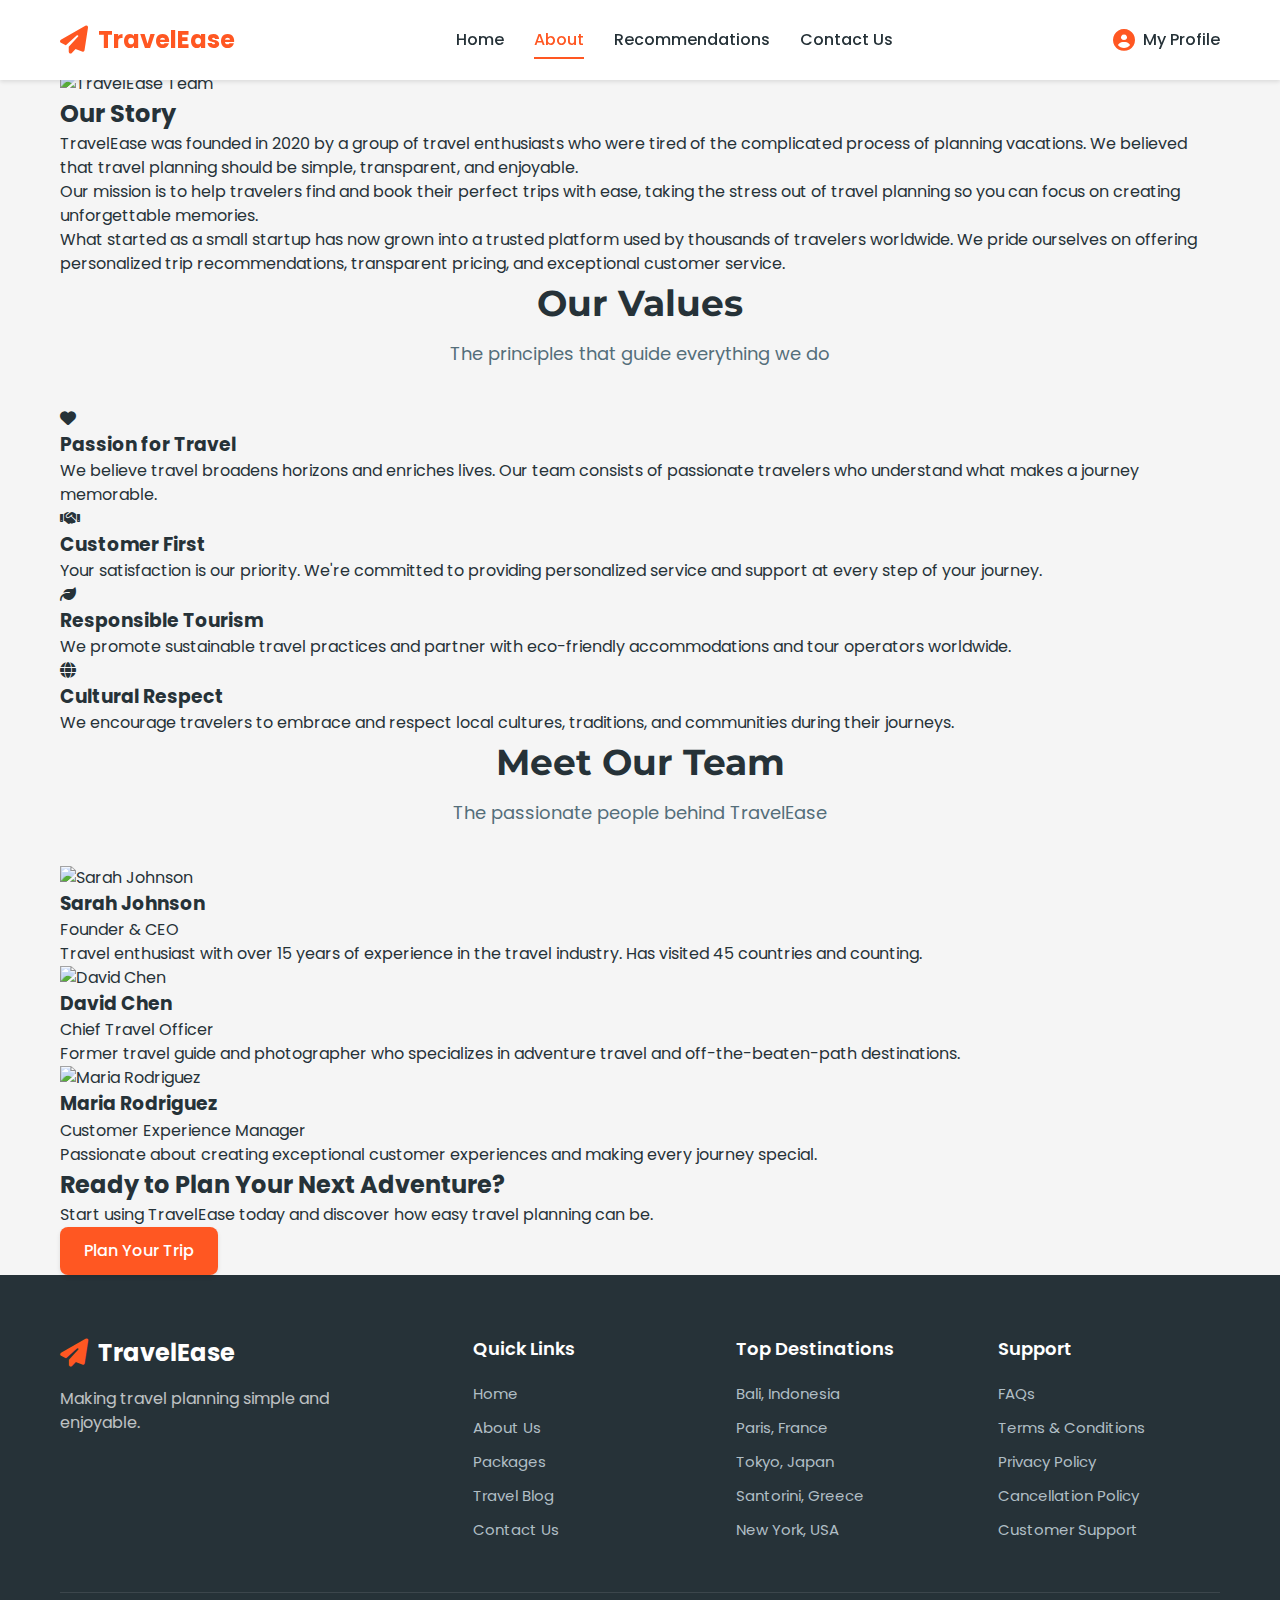
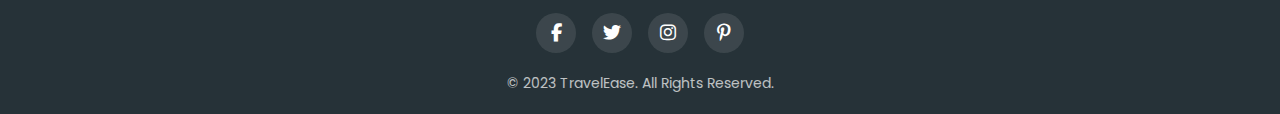
==== about.html @ 9de69b49 "Add files via upload" ====
<!DOCTYPE html>
<html lang="en">
<head>
    <meta charset="UTF-8">
    <meta name="viewport" content="width=device-width, initial-scale=1.0">
    <title>About Us - TravelEase</title>
    <link rel="stylesheet" href="https://cdnjs.cloudflare.com/ajax/libs/font-awesome/6.4.0/css/all.min.css">
    <link href="https://fonts.googleapis.com/css2?family=Poppins:wght@300;400;500;600;700&family=Montserrat:wght@400;500;600;700&display=swap" rel="stylesheet">
    <link rel="stylesheet" href="css/style.css">
</head>
<body>
    <header class="header">
        <div class="container">
            <div class="header-content">
                <div class="logo">
                    <a href="index.html">
                        <i class="fas fa-paper-plane"></i>
                        <span>TravelEase</span>
                    </a>
                </div>
                <nav class="nav-menu">
                    <ul>
                        <li><a href="index.html">Home</a></li>
                        <li><a href="about.html" class="active">About</a></li>
                        <li><a href="recommendations.html">Recommendations</a></li>
                        <li><a href="contact.html">Contact Us</a></li>
                    </ul>
                </nav>
                <div class="user-actions">
                    <a href="profile.html" class="profile-link">
                        <i class="fas fa-user-circle"></i>
                        <span>My Profile</span>
                    </a>
                </div>
                <div class="mobile-menu-btn">
                    <i class="fas fa-bars"></i>
                </div>
            </div>
        </div>
    </header>

    <section class="page-banner" style="background-color: var(--primary-color);">
        <div class="container">
            <div class="banner-content">
                <h1>About Us</h1>
                <p>Learn more about TravelEase and our mission</p>
            </div>
        </div>
    </section>

    <section class="about-section">
        <div class="container">
            <div class="about-content">
                <div class="about-image">
                    <img src="images/about-team.jpg" alt="TravelEase Team">
                </div>
                <div class="about-text">
                    <h2>Our Story</h2>
                    <p>TravelEase was founded in 2020 by a group of travel enthusiasts who were tired of the complicated process of planning vacations. We believed that travel planning should be simple, transparent, and enjoyable.</p>
                    <p>Our mission is to help travelers find and book their perfect trips with ease, taking the stress out of travel planning so you can focus on creating unforgettable memories.</p>
                    <p>What started as a small startup has now grown into a trusted platform used by thousands of travelers worldwide. We pride ourselves on offering personalized trip recommendations, transparent pricing, and exceptional customer service.</p>
                </div>
            </div>
        </div>
    </section>

    <section class="values-section">
        <div class="container">
            <div class="section-header">
                <h2>Our Values</h2>
                <p>The principles that guide everything we do</p>
            </div>
            <div class="values-grid">
                <div class="value-card">
                    <div class="value-icon">
                        <i class="fas fa-heart"></i>
                    </div>
                    <h3>Passion for Travel</h3>
                    <p>We believe travel broadens horizons and enriches lives. Our team consists of passionate travelers who understand what makes a journey memorable.</p>
                </div>
                <div class="value-card">
                    <div class="value-icon">
                        <i class="fas fa-handshake"></i>
                    </div>
                    <h3>Customer First</h3>
                    <p>Your satisfaction is our priority. We're committed to providing personalized service and support at every step of your journey.</p>
                </div>
                <div class="value-card">
                    <div class="value-icon">
                        <i class="fas fa-leaf"></i>
                    </div>
                    <h3>Responsible Tourism</h3>
                    <p>We promote sustainable travel practices and partner with eco-friendly accommodations and tour operators worldwide.</p>
                </div>
                <div class="value-card">
                    <div class="value-icon">
                        <i class="fas fa-globe"></i>
                    </div>
                    <h3>Cultural Respect</h3>
                    <p>We encourage travelers to embrace and respect local cultures, traditions, and communities during their journeys.</p>
                </div>
            </div>
        </div>
    </section>

    <section class="team-section">
        <div class="container">
            <div class="section-header">
                <h2>Meet Our Team</h2>
                <p>The passionate people behind TravelEase</p>
            </div>
            <div class="team-grid">
                <div class="team-member">
                    <div class="member-image">
                        <img src="images/team-1.jpg" alt="Sarah Johnson">
                    </div>
                    <h3>Sarah Johnson</h3>
                    <p class="member-role">Founder & CEO</p>
                    <p class="member-bio">Travel enthusiast with over 15 years of experience in the travel industry. Has visited 45 countries and counting.</p>
                </div>
                <div class="team-member">
                    <div class="member-image">
                        <img src="images/team-2.jpg" alt="David Chen">
                    </div>
                    <h3>David Chen</h3>
                    <p class="member-role">Chief Travel Officer</p>
                    <p class="member-bio">Former travel guide and photographer who specializes in adventure travel and off-the-beaten-path destinations.</p>
                </div>
                <div class="team-member">
                    <div class="member-image">
                        <img src="images/team-3.jpg" alt="Maria Rodriguez">
                    </div>
                    <h3>Maria Rodriguez</h3>
                    <p class="member-role">Customer Experience Manager</p>
                    <p class="member-bio">Passionate about creating exceptional customer experiences and making every journey special.</p>
                </div>
            </div>
        </div>
    </section>

    <section class="cta-section">
        <div class="container">
            <div class="cta-content">
                <h2>Ready to Plan Your Next Adventure?</h2>
                <p>Start using TravelEase today and discover how easy travel planning can be.</p>
                <a href="index.html#planner" class="btn btn-primary">Plan Your Trip</a>
            </div>
        </div>
    </section>

    <footer class="footer">
        <div class="container">
            <div class="footer-content">
                <div class="footer-logo">
                    <a href="index.html">
                        <i class="fas fa-paper-plane"></i>
                        <span>TravelEase</span>
                    </a>
                    <p>Making travel planning simple and enjoyable.</p>
                </div>
                <div class="footer-links">
                    <div class="footer-column">
                        <h3>Quick Links</h3>
                        <ul>
                            <li><a href="index.html">Home</a></li>
                            <li><a href="about.html">About Us</a></li>
                            <li><a href="packages.html">Packages</a></li>
                            <li><a href="blog.html">Travel Blog</a></li>
                            <li><a href="contact.html">Contact Us</a></li>
                        </ul>
                    </div>
                    <div class="footer-column">
                        <h3>Top Destinations</h3>
                        <ul>
                            <li><a href="#">Bali, Indonesia</a></li>
                            <li><a href="#">Paris, France</a></li>
                            <li><a href="#">Tokyo, Japan</a></li>
                            <li><a href="#">Santorini, Greece</a></li>
                            <li><a href="#">New York, USA</a></li>
                        </ul>
                    </div>
                    <div class="footer-column">
                        <h3>Support</h3>
                        <ul>
                            <li><a href="#">FAQs</a></li>
                            <li><a href="#">Terms & Conditions</a></li>
                            <li><a href="#">Privacy Policy</a></li>
                            <li><a href="#">Cancellation Policy</a></li>
                            <li><a href="#">Customer Support</a></li>
                        </ul>
                    </div>
                </div>
            </div>
            <div class="footer-bottom">
                <div class="social-icons">
                    <a href="#"><i class="fab fa-facebook-f"></i></a>
                    <a href="#"><i class="fab fa-twitter"></i></a>
                    <a href="#"><i class="fab fa-instagram"></i></a>
                    <a href="#"><i class="fab fa-pinterest-p"></i></a>
                </div>
                <p class="copyright">© 2023 TravelEase. All Rights Reserved.</p>
            </div>
        </div>
    </footer>

    <a href="#" class="back-to-top">
        <i class="fas fa-chevron-up"></i>
    </a>

    <script src="js/script.js"></script>
</body>
</html>
---- css/style.css ----
:root {
    --primary-color: #ff5722;
    --primary-dark: #e64a19;
    --primary-light: #ffccbc;
    --secondary-color: #2196f3;
    --secondary-dark: #1976d2;
    --secondary-light: #bbdefb;
    --accent-color: #ffc107;
    --text-dark: #263238;
    --text-medium: #546e7a;
    --text-light: #b0bec5;
    --white: #ffffff;
    --light-bg: #f5f5f5;
    --dark-bg: #263238;
    --border-color: #e0e0e0;
    --success: #4caf50;
    --error: #f44336;
    --warning: #ff9800;
    --shadow-sm: 0 2px 4px rgba(0, 0, 0, 0.1);
    --shadow-md: 0 4px 8px rgba(0, 0, 0, 0.12);
    --shadow-lg: 0 8px 16px rgba(0, 0, 0, 0.15);
    --transition: all 0.3s ease;
    --radius-sm: 4px;
    --radius-md: 8px;
    --radius-lg: 16px;
}

* {
    margin: 0;
    padding: 0;
    box-sizing: border-box;
}

html {
    font-size: 62.5%;
    scroll-behavior: smooth;
}

body {
    font-family: 'Poppins', sans-serif;
    font-size: 1.6rem;
    line-height: 1.5;
    color: var(--text-dark);
    background-color: var(--light-bg);
}

a {
    text-decoration: none;
    color: inherit;
    transition: var(--transition);
}

ul {
    list-style: none;
}

img {
    max-width: 100%;
    height: auto;
    display: block;
}

button, input, select, textarea {
    font-family: inherit;
    font-size: inherit;
    outline: none;
    border: none;
    background: none;
}

button {
    cursor: pointer;
}

.container {
    width: 100%;
    max-width: 1200px;
    margin: 0 auto;
    padding: 0 2rem;
}

.section-header {
    text-align: center;
    margin-bottom: 4rem;
}

.section-header h2 {
    font-size: 3.6rem;
    font-weight: 700;
    color: var(--text-dark);
    margin-bottom: 1rem;
    font-family: 'Montserrat', sans-serif;
}

.section-header p {
    font-size: 1.8rem;
    color: var(--text-medium);
    max-width: 600px;
    margin: 0 auto;
}

.btn {
    display: inline-flex;
    align-items: center;
    justify-content: center;
    padding: 1.2rem 2.4rem;
    font-size: 1.6rem;
    font-weight: 500;
    border-radius: var(--radius-md);
    transition: var(--transition);
    text-align: center;
}

.btn i {
    margin-right: 0.8rem;
}

.btn-primary {
    background-color: var(--primary-color);
    color: var(--white);
    box-shadow: var(--shadow-sm);
}

.btn-primary:hover {
    background-color: var(--primary-dark);
    box-shadow: var(--shadow-md);
    transform: translateY(-2px);
}

.btn-outline {
    border: 2px solid var(--primary-color);
    color: var(--primary-color);
    background-color: transparent;
}

.btn-outline:hover {
    background-color: var(--primary-color);
    color: var(--white);
}

.btn-search {
    background: linear-gradient(to right, var(--primary-color), var(--primary-dark));
    color: var(--white);
    border-radius: var(--radius-md);
    padding: 1.5rem 2.8rem;
    font-size: 1.7rem;
    box-shadow: var(--shadow-md);
}

.btn-search:hover {
    transform: translateY(-3px);
    box-shadow: var(--shadow-lg);
}

.header {
    background-color: var(--white);
    box-shadow: var(--shadow-sm);
    position: fixed;
    top: 0;
    left: 0;
    width: 100%;
    z-index: 1000;
    transition: var(--transition);
}

.header-content {
    display: flex;
    align-items: center;
    justify-content: space-between;
    height: 8rem;
}

.logo a {
    display: flex;
    align-items: center;
    font-size: 2.4rem;
    font-weight: 700;
    color: var(--primary-color);
}

.logo i {
    font-size: 2.8rem;
    margin-right: 1rem;
}

.nav-menu ul {
    display: flex;
}

.nav-menu li {
    margin: 0 1.5rem;
}

.nav-menu a {
    font-size: 1.6rem;
    font-weight: 500;
    color: var(--text-dark);
    padding: 0.8rem 0;
    position: relative;
}

.nav-menu a::after {
    content: '';
    position: absolute;
    left: 0;
    bottom: 0;
    width: 0;
    height: 2px;
    background-color: var(--primary-color);
    transition: var(--transition);
}

.nav-menu a:hover,
.nav-menu a.active {
    color: var(--primary-color);
}

.nav-menu a:hover::after,
.nav-menu a.active::after {
    width: 100%;
}

.user-actions {
    display: flex;
    align-items: center;
}

.profile-link {
    display: flex;
    align-items: center;
    font-weight: 500;
    color: var(--text-dark);
}

.profile-link i {
    font-size: 2.2rem;
    margin-right: 0.8rem;
    color: var(--primary-color);
}

.mobile-menu-btn {
    display: none;
    font-size: 2.4rem;
    color: var(--text-dark);
}

.hero-carousel {
    height: 100vh;
    position: relative;
    overflow: hidden;
    margin-top: 8rem;
}

.carousel-container {
    height: 100%;
    position: relative;
}

.carousel-slides {
    height: 100%;
    width: 100%;
}

.carousel-slide {
    position: absolute;
    top: 0;
    left: 0;
    width: 100%;
    height: 100%;
    opacity: 0;
    transition: opacity 1s ease-in-out;
}

.carousel-slide.active {
    opacity: 1;
}

.carousel-slide img {
    width: 100%;
    height: 100%;
    object-fit: cover;
}

.overlay {
    position: absolute;
    top: 0;
    left: 0;
    width: 100%;
    height: 100%;
    background: linear-gradient(rgba(0, 0, 0, 0.3), rgba(0, 0, 0, 0.5));
}

.carousel-content {
    position: absolute;
    top: 50%;
    left: 50%;
    transform: translate(-50%, -50%);
    text-align: center;
    color: var(--white);
    width: 90%;
    max-width: 800px;
    z-index: 10;
}

.site-title {
    font-size: 6rem;
    font-weight: 700;
    margin-bottom: 1.6rem;
    font-family: 'Montserrat', sans-serif;
    text-shadow: 2px 2px 4px rgba(0, 0, 0, 0.3);
    animation: fadeIn 1s ease-in-out;
}

.tagline {
    font-size: 2.4rem;
    margin-bottom: 3.2rem;
    text-shadow: 1px 1px 2px rgba(0, 0, 0, 0.3);
    animation: fadeIn 1s ease-in-out 0.5s both;
}

.carousel-controls {
    position: absolute;
    bottom: 3rem;
    left: 50%;
    transform: translateX(-50%);
    display: flex;
    align-items: center;
    z-index: 10;
}

.carousel-prev,
.carousel-next {
    width: 5rem;
    height: 5rem;
    background-color: rgba(255, 255, 255, 0.2);
    border-radius: 50%;
    display: flex;
    align-items: center;
    justify-content: center;
    font-size: 2rem;
    color: var(--white);
    transition: var(--transition);
    backdrop-filter: blur(5px);
    margin: 0 1rem;
}

.carousel-prev:hover,
.carousel-next:hover {
    background-color: rgba(255, 255, 255, 0.4);
}

.carousel-dots {
    display: flex;
    align-items: center;
    justify-content: center;
}

.dot {
    width: 1.2rem;
    height: 1.2rem;
    border-radius: 50%;
    background-color: rgba(255, 255, 255, 0.4);
    margin: 0 0.6rem;
    cursor: pointer;
    transition: var(--transition);
}

.dot.active {
    background-color: var(--white);
    transform: scale(1.2);
}

.trip-planner {
    padding: 8rem 0;
    background-color: var(--white);
}

.planner-form-container {
    max-width: 900px;
    margin: 0 auto;
    background: var(--white);
    border-radius: var(--radius-lg);
    box-shadow: var(--shadow-lg);
    overflow: hidden;
    transition: var(--transition);
}

.planner-form {
    padding: 3.2rem;
}

.form-group {
    margin-bottom: 2.4rem;
}

.form-row {
    display: grid;
    grid-template-columns: 1fr 1fr;
    gap: 2rem;
    margin-bottom: 2.4rem;
}

.form-group label {
    display: block;
    font-size: 1.6rem;
    font-weight: 500;
    margin-bottom: 0.8rem;
    color: var(--text-dark);
}

.form-group label i {
    margin-right: 0.8rem;
    color: var(--primary-color);
}

.form-group input,
.form-group select {
    width: 100%;
    padding: 1.2rem 1.6rem;
    font-size: 1.6rem;
    border: 1px solid var(--border-color);
    border-radius: var(--radius-md);
    background-color: var(--white);
    transition: var(--transition);
}

.form-group input:focus,
.form-group select:focus {
    border-color: var(--primary-color);
    box-shadow: 0 0 0 2px var(--primary-light);
}

.popular-packages {
    padding: 8rem 0;
    background-color: var(--light-bg);
}

.packages-container {
    display: grid;
    grid-template-columns: repeat(auto-fill, minmax(350px, 1fr));
    gap: 3rem;
}

.package {
    background-color: var(--white);
    border-radius: var(--radius-lg);
    overflow: hidden;
    box-shadow: var(--shadow-sm);
    transition: var(--transition);
    opacity: 0;
    transform: translateY(20px);
    animation: fadeIn 0.5s ease-in-out forwards;
}

.package:hover {
    transform: translateY(-10px);
    box-shadow: var(--shadow-lg);
}

.package-img {
    position: relative;
    height: 200px;
    overflow: hidden;
}

.package-img img {
    width: 100%;
    height: 100%;
    object-fit: cover;
    transition: transform 0.5s ease;
}

.package:hover .package-img img {
    transform: scale(1.1);
}

.package-price {
    position: absolute;
    top: 2rem;
    right: 2rem;
    background-color: var(--primary-color);
    color: var(--white);
    padding: 0.8rem 1.6rem;
    font-size: 1.8rem;
    font-weight: 600;
    border-radius: var(--radius-md);
    box-shadow: var(--shadow-sm);
}

.package-content {
    padding: 2.4rem;
}

.package-content h3 {
    font-size: 2.2rem;
    font-weight: 600;
    margin-bottom: 1.2rem;
    color: var(--text-dark);
}

.package-rating {
    display: flex;
    align-items: center;
    margin-bottom: 1.6rem;
    font-size: 1.4rem;
}

.package-rating i {
    color: var(--accent-color);
    margin-right: 0.2rem;
}

.package-rating span {
    margin-left: 0.8rem;
    color: var(--text-medium);
}

.package-content p {
    color: var(--text-medium);
    margin-bottom: 1.6rem;
    font-size: 1.5rem;
}

.package-features {
    display: flex;
    flex-wrap: wrap;
    margin-bottom: 2rem;
}

.package-features span {
    font-size: 1.4rem;
    color: var(--text-medium);
    margin-right: 1.6rem;
    margin-bottom: 0.8rem;
    display: flex;
    align-items: center;
}

.package-features i {
    color: var(--primary-color);
    margin-right: 0.6rem;
}

.testimonials {
    padding: 8rem 0;
    background-color: var(--white);
}

.testimonials-slider {
    max-width: 800px;
    margin: 0 auto;
}

.testimonial {
    display: flex;
    align-items: center;
    background-color: var(--light-bg);
    border-radius: var(--radius-lg);
    padding: 4rem;
    box-shadow: var(--shadow-sm);
}

.testimonial-image {
    width: 10rem;
    height: 10rem;
    border-radius: 50%;
    overflow: hidden;
    margin-right: 3rem;
    flex-shrink: 0;
}

.testimonial-content {
    flex: 1;
}

.testimonial-rating {
    display: flex;
    align-items: center;
    margin-bottom: 1.2rem;
}

.testimonial-rating i {
    color: var(--accent-color);
    margin-right: 0.2rem;
}

.testimonial-content p {
    font-size: 1.8rem;
    font-style: italic;
    color: var(--text-dark);
    margin-bottom: 1.6rem;
    line-height: 1.6;
}

.testimonial-content h4 {
    font-size: 1.8rem;
    font-weight: 600;
    color: var(--text-dark);
    margin-bottom: 0.4rem;
}

.testimonial-content span {
    font-size: 1.4rem;
    color: var(--text-medium);
}

.newsletter {
    padding: 6rem 0;
    background: linear-gradient(to right, var(--primary-color), var(--primary-dark));
    color: var(--white);
}

.newsletter-content {
    text-align: center;
    max-width: 800px;
    margin: 0 auto;
}

.newsletter-content h2 {
    font-size: 3.2rem;
    font-weight: 700;
    margin-bottom: 1.2rem;
}

.newsletter-content p {
    font-size: 1.8rem;
    margin-bottom: 3.2rem;
    opacity: 0.9;
}

.newsletter-form {
    display: flex;
    justify-content: center;
    max-width: 600px;
    margin: 0 auto;
}

.newsletter-form input {
    background-color: var(--white);
    flex: 1;
    padding: 1.6rem 2rem;
    font-size: 1.6rem;
    border: none;
    border-radius: var(--radius-md) 0 0 var(--radius-md);
}

.newsletter-form .btn {
    background-color: var(--accent-color);
    color: var(--text-dark);
    font-weight: 600;
    border-radius: 0 var(--radius-md) var(--radius-md) 0;
    padding: 0 3rem;
}

.newsletter-form .btn:hover {
    background-color: #ffb300;
}

.footer {
    background-color: var(--dark-bg);
    color: var(--white);
    padding: 6rem 0 2rem;
}

.footer-content {
    display: grid;
    grid-template-columns: 1fr 2fr;
    gap: 4rem;
    margin-bottom: 4rem;
}

.footer-logo a {
    display: flex;
    align-items: center;
    font-size: 2.4rem;
    font-weight: 700;
    color: var(--white);
    margin-bottom: 1.6rem;
}

.footer-logo i {
    font-size: 2.8rem;
    margin-right: 1rem;
    color: var(--primary-color);
}

.footer-logo p {
    font-size: 1.6rem;
    opacity: 0.7;
    max-width: 280px;
}

.footer-links {
    display: grid;
    grid-template-columns: repeat(3, 1fr);
    gap: 4rem;
}

.footer-column h3 {
    font-size: 1.8rem;
    font-weight: 600;
    margin-bottom: 2rem;
    color: var(--white);
}

.footer-column ul li {
    margin-bottom: 1rem;
}

.footer-column ul li a {
    font-size: 1.5rem;
    color: var(--text-light);
    transition: var(--transition);
}

.footer-column ul li a:hover {
    color: var(--primary-color);
    padding-left: 0.5rem;
}

.footer-bottom {
    display: flex;
    flex-direction: column;
    align-items: center;
    padding-top: 2rem;
    border-top: 1px solid rgba(255, 255, 255, 0.1);
}

.social-icons {
    display: flex;
    margin-bottom: 2rem;
}

.social-icons a {
    display: flex;
    align-items: center;
    justify-content: center;
    width: 4rem;
    height: 4rem;
    border-radius: 50%;
    background-color: rgba(255, 255, 255, 0.1);
    margin: 0 0.8rem;
    color: var(--white);
    font-size: 1.8rem;
    transition: var(--transition);
}

.social-icons a:hover {
    background-color: var(--primary-color);
    transform: translateY(-3px);
}

.copyright {
    font-size: 1.4rem;
    opacity: 0.7;
    text-align: center;
}

.back-to-top {
    position: fixed;
    bottom: 3rem;
    right: 3rem;
    width: 4.5rem;
    height: 4.5rem;
    background-color: var(--primary-color);
    color: var(--white);
    border-radius: 50%;
    display: flex;
    align-items: center;
    justify-content: center;
    font-size: 2rem;
    box-shadow: var(--shadow-md);
    opacity: 0;
    visibility: hidden;
    transition: var(--transition);
    z-index: 100;
}

.back-to-top.active {
    opacity: 1;
    visibility: visible;
}

.back-to-top:hover {
    background-color: var(--primary-dark);
    transform: translateY(-5px);
}

@keyframes fadeIn {
    from {
        opacity: 0;
        transform: translateY(20px);
    }
    to {
        opacity: 1;
        transform: translateY(0);
    }
}

[data-aos="fade-up"] {
    opacity: 0;
    transform: translateY(20px);
    transition-property: transform, opacity;
}

[data-aos="fade-up"].aos-animate {
    opacity: 1;
    transform: translateY(0);
}

.top-destinations {
    padding: 8rem 0;
    background-color: var(--white);
}

.destinations-grid {
    display: grid;
    grid-template-columns: repeat(auto-fill, minmax(250px, 1fr));
    gap: 3rem;
}

.destination-card {
    background-color: var(--white);
    border-radius: var(--radius-lg);
    overflow: hidden;
    box-shadow: var(--shadow-sm);
    transition: var(--transition);
}

.destination-card:hover {
    transform: translateY(-10px);
    box-shadow: var(--shadow-lg);
}

.destination-image {
    position: relative;
    height: 250px;
    overflow: hidden;
}

.destination-image img {
    width: 100%;
    height: 100%;
    object-fit: cover;
    transition: transform 0.5s ease;
}

.destination-card:hover .destination-image img {
    transform: scale(1.1);
}

.destination-overlay {
    position: absolute;
    top: 0;
    left: 0;
    width: 100%;
    height: 100%;
    background: linear-gradient(to bottom, rgba(0,0,0,0.1), rgba(0,0,0,0.5));
    display: flex;
    align-items: center;
    justify-content: center;
    opacity: 0;
    transition: opacity 0.3s ease;
}

.destination-card:hover .destination-overlay {
    opacity: 1;
}

.btn-light {
    background-color: rgba(255, 255, 255, 0.9);
    color: var(--text-dark);
    font-weight: 600;
}

.btn-light:hover {
    background-color: var(--white);
}

.btn-sm {
    padding: 0.5rem 1.2rem;
    font-size: 1.4rem;
}

.destination-content {
    padding: 2rem;
}

.destination-content h3 {
    font-size: 1.8rem;
    font-weight: 600;
    margin-bottom: 1rem;
    color: var(--text-dark);
}

.destination-meta {
    display: flex;
    justify-content: space-between;
    color: var(--text-medium);
    font-size: 1.4rem;
}

.destination-meta span {
    display: flex;
    align-items: center;
}

.destination-meta i {
    color: var(--primary-color);
    margin-right: 0.5rem;
}

@media (max-width: 1200px) {
    html {
        font-size: 56.25%; 
    }

    .packages-container {
        grid-template-columns: repeat(auto-fill, minmax(300px, 1fr));
    }
}

@media (max-width: 991px) {
    .site-title {
        font-size: 5rem;
    }

    .tagline {
        font-size: 2rem;
    }

    .testimonial {
        flex-direction: column;
        text-align: center;
        padding: 3rem 2rem;
    }

    .testimonial-image {
        margin: 0 auto 2rem;
    }

    .footer-content {
        grid-template-columns: 1fr;
    }

    .footer-logo {
        text-align: center;
        margin-bottom: 2rem;
    }

    .footer-logo p {
        max-width: 100%;
    }

    .footer-links {
        grid-template-columns: repeat(2, 1fr);
    }
}

@media (max-width: 768px) {
    html {
        font-size: 50%; 
    }

    .header-content {
        height: 7rem;
    }

    .nav-menu {
        position: fixed;
        top: 7rem;
        left: -100%;
        width: 100%;
        height: calc(100vh - 7rem);
        background-color: var(--white);
        z-index: 999;
        transition: var(--transition);
        display: flex;
        justify-content: center;
        align-items: center;
    }

    .nav-menu.active {
        left: 0;
    }

    .nav-menu ul {
        flex-direction: column;
        align-items: center;
    }

    .nav-menu li {
        margin: 1.5rem 0;
    }

    .mobile-menu-btn {
        display: block;
    }

    .user-actions span {
        display: none;
    }

    .hero-carousel {
        height: 80vh;
        margin-top: 7rem;
    }

    .form-row {
        grid-template-columns: 1fr;
        gap: 0;
    }

    .packages-container {
        grid-template-columns: 1fr;
        max-width: 400px;
        margin: 0 auto;
    }

    .newsletter-form {
        flex-direction: column;
    }

    .newsletter-form input {
        border-radius: var(--radius-md);
        margin-bottom: 1.5rem;
    }

    .newsletter-form .btn {
        border-radius: var(--radius-md);
        width: 100%;
    }

    .footer-links {
        grid-template-columns: 1fr;
        gap: 3rem;
    }
}

@media (max-width: 576px) {
    .section-header h2 {
        font-size: 3rem;
    }

    .section-header p {
        font-size: 1.6rem;
    }

    .site-title {
        font-size: 4rem;
    }

    .tagline {
        font-size: 1.8rem;
    }

    .carousel-prev,
    .carousel-next {
        width: 4rem;
        height: 4rem;
    }

    .planner-form {
        padding: 2rem;
    }

    .testimonial {
        padding: 2rem 1.5rem;
    }

    .testimonial-content p {
        font-size: 1.6rem;
    }

    .newsletter {
        padding: 5rem 0;
    }

    .newsletter-content h2 {
        font-size: 2.8rem;
    }

    .newsletter-content p {
        font-size: 1.6rem;
    }

    .back-to-top {
        bottom: 2rem;
        right: 2rem;
        width: 4rem;
        height: 4rem;
    }
}
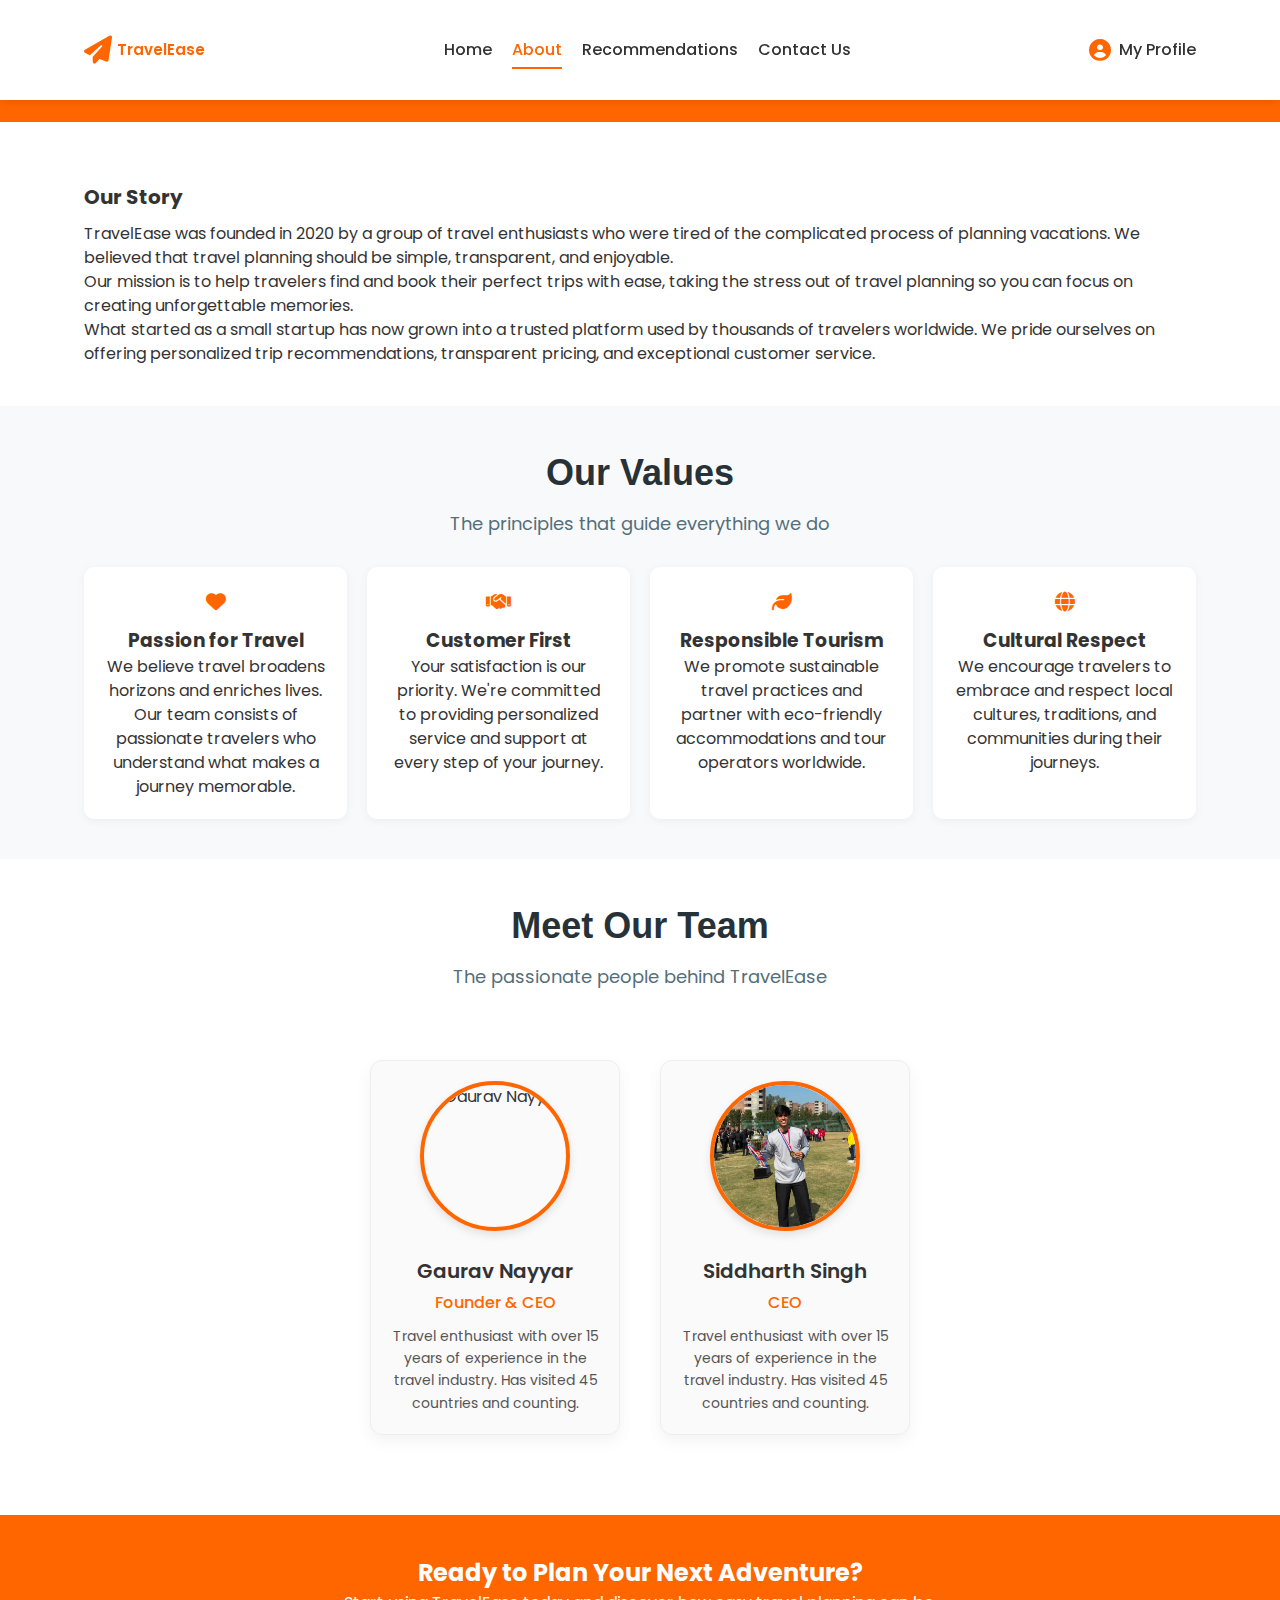
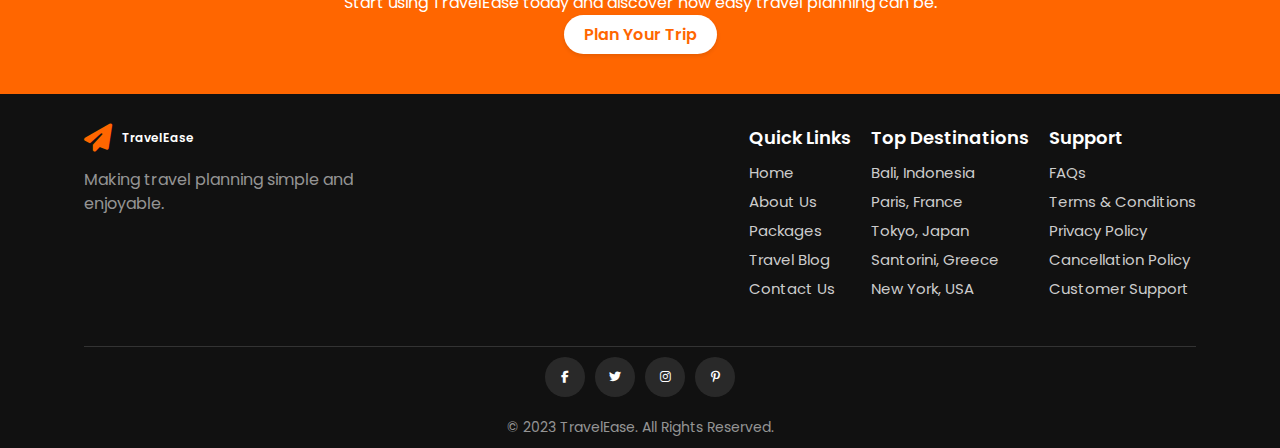
==== commit f29e3b6f: "Add files via upload" ====
--- a/about.html
+++ b/about.html
@@ -1,12 +1,278 @@
 <!DOCTYPE html>
 <html lang="en">
 <head>
-    <meta charset="UTF-8">
-    <meta name="viewport" content="width=device-width, initial-scale=1.0">
-    <title>About Us - TravelEase</title>
-    <link rel="stylesheet" href="https://cdnjs.cloudflare.com/ajax/libs/font-awesome/6.4.0/css/all.min.css">
-    <link href="https://fonts.googleapis.com/css2?family=Poppins:wght@300;400;500;600;700&family=Montserrat:wght@400;500;600;700&display=swap" rel="stylesheet">
-    <link rel="stylesheet" href="css/style.css">
+  <meta charset="UTF-8" />
+  <meta name="viewport" content="width=device-width, initial-scale=1.0"/>
+  <title>About Us - TravelEase</title>
+  <link rel="stylesheet" href="https://cdnjs.cloudflare.com/ajax/libs/font-awesome/6.4.0/css/all.min.css"/>
+  <link href="https://fonts.googleapis.com/css2?family=Poppins:wght@300;400;500;600&display=swap" rel="stylesheet"/>
+  <link rel="stylesheet" href="css/style.css"/>
+  <style>
+    :root {
+        --primary-color: #ff6600; /* your original orange */
+      --secondary-color: #f8f9fa;
+      --text-color: #333;
+      --heading-color: #111;
+      --btn-color: #0077cc;
+    }
+
+    body {
+      margin: 0;
+      font-family: 'Poppins', sans-serif;
+      background: #fff;
+      color: var(--text-color);
+    }
+
+    .container {
+      width: 90%;
+      max-width: 1200px;
+      margin: 0 auto;
+    }
+
+    header.header {
+      background: white;
+      box-shadow: 0 2px 8px rgba(0,0,0,0.1);
+      padding: 1rem 0;
+    }
+
+    .header-content {
+      display: flex;
+      align-items: center;
+      justify-content: space-between;
+      flex-wrap: wrap;
+    }
+
+    .logo a {
+      font-size: 1.5rem;
+      color: var(--primary-color);
+      text-decoration: none;
+      font-weight: 600;
+    }
+
+    .logo i {
+      margin-right: 0.5rem;
+    }
+
+    nav.nav-menu ul {
+      display: flex;
+      list-style: none;
+      padding: 0;
+      margin: 0;
+    }
+
+    nav.nav-menu ul li {
+      margin: 0 1rem;
+    }
+
+    nav.nav-menu ul li a {
+      text-decoration: none;
+      color: var(--text-color);
+      font-weight: 500;
+      transition: color 0.3s;
+    }
+
+    nav.nav-menu ul li a.active,
+    nav.nav-menu ul li a:hover {
+      color: var(--primary-color);
+    }
+
+    .user-actions {
+      display: flex;
+      align-items: center;
+    }
+
+    .user-actions a {
+      text-decoration: none;
+      color: var(--text-color);
+      font-weight: 500;
+    }
+
+    .page-banner {
+      padding: 3rem 0;
+      text-align: center;
+      color: white;
+    }
+
+    .banner-content h1 {
+      margin: 0;
+      font-size: 2.5rem;
+    }
+
+    .about-section {
+      padding: 4rem 0;
+    }
+
+    .about-content {
+      display: flex;
+      flex-wrap: wrap;
+      gap: 2rem;
+      align-items: center;
+    }
+
+    .about-image img {
+      width: 100%;
+      max-width: 500px;
+      border-radius: 12px;
+    }
+
+    .about-text h2 {
+      font-size: 2rem;
+      margin-bottom: 1rem;
+    }
+
+    .values-section {
+      background: var(--secondary-color);
+      padding: 4rem 0;
+    }
+
+    .section-header {
+      text-align: center;
+      margin-bottom: 3rem;
+    }
+
+    .values-grid {
+      display: grid;
+      grid-template-columns: repeat(auto-fit, minmax(250px, 1fr));
+      gap: 2rem;
+    }
+
+    .value-card {
+      background: white;
+      padding: 2rem;
+      border-radius: 10px;
+      box-shadow: 0 2px 10px rgba(0,0,0,0.05);
+      text-align: center;
+    }
+
+    .value-icon {
+      font-size: 2rem;
+      color: var(--primary-color);
+      margin-bottom: 1rem;
+    }
+
+    .team-section {
+      padding: 4rem 0;
+    }
+
+    .team-grid {
+      display: grid;
+      grid-template-columns: repeat(auto-fit, minmax(250px, 1fr));
+      gap: 2rem;
+      margin-top: 2rem;
+    }
+
+    .team-member {
+      text-align: center;
+      background: #fff;
+      padding: 1.5rem;
+      border-radius: 10px;
+      box-shadow: 0 2px 8px rgba(0,0,0,0.05);
+    }
+
+    .member-image img {
+      width: 100%;
+      border-radius: 10px;
+      margin-bottom: 1rem;
+    }
+
+    .cta-section {
+      background: var(--primary-color);
+      color: white;
+      text-align: center;
+      padding: 4rem 2rem;
+    }
+
+    .btn.btn-primary {
+      background: white;
+      color: var(--primary-color);
+      padding: 0.75rem 2rem;
+      border-radius: 25px;
+      text-decoration: none;
+      font-weight: 600;
+      transition: all 0.3s;
+    }
+
+    .btn.btn-primary:hover {
+      background: #e0f7ff;
+    }
+
+    footer.footer {
+      background: #111;
+      color: #ccc;
+      padding: 3rem 0 1rem;
+    }
+
+    .footer-content {
+      display: flex;
+      flex-wrap: wrap;
+      gap: 2rem;
+      justify-content: space-between;
+    }
+
+    .footer-logo a {
+      color: white;
+      font-size: 1.2rem;
+      font-weight: 600;
+      text-decoration: none;
+    }
+
+    .footer-links {
+      display: flex;
+      gap: 2rem;
+    }
+
+    .footer-column h3 {
+      color: white;
+      margin-bottom: 1rem;
+    }
+
+    .footer-column ul {
+      list-style: none;
+      padding: 0;
+    }
+
+    .footer-column ul li {
+      margin-bottom: 0.5rem;
+    }
+
+    .footer-column ul li a {
+      color: #ccc;
+      text-decoration: none;
+    }
+
+    .footer-column ul li a:hover {
+      color: var(--primary-color);
+    }
+
+    .footer-bottom {
+      border-top: 1px solid #333;
+      margin-top: 2rem;
+      padding-top: 1rem;
+      text-align: center;
+    }
+
+    .social-icons a {
+      color: white;
+      margin: 0 0.5rem;
+      font-size: 1.2rem;
+    }
+
+    .back-to-top {
+      position: fixed;
+      bottom: 20px;
+      right: 20px;
+      background: var(--primary-color);
+      color: white;
+      padding: 0.75rem;
+      border-radius: 50%;
+      font-size: 1rem;
+      display: flex;
+      justify-content: center;
+      align-items: center;
+      text-decoration: none;
+      box-shadow: 0 4px 8px rgba(0,0,0,0.2);
+    }
+  </style>
 </head>
 <body>
     <header class="header">
@@ -52,7 +318,7 @@
         <div class="container">
             <div class="about-content">
                 <div class="about-image">
-                    <img src="images/about-team.jpg" alt="TravelEase Team">
+                    <!-- <img src="images/" alt="TravelEase Team"> -->
                 </div>
                 <div class="about-text">
                     <h2>Our Story</h2>
@@ -109,32 +375,29 @@
                 <h2>Meet Our Team</h2>
                 <p>The passionate people behind TravelEase</p>
             </div>
-            <div class="team-grid">
-                <div class="team-member">
-                    <div class="member-image">
-                        <img src="images/team-1.jpg" alt="Sarah Johnson">
-                    </div>
-                    <h3>Sarah Johnson</h3>
-                    <p class="member-role">Founder & CEO</p>
-                    <p class="member-bio">Travel enthusiast with over 15 years of experience in the travel industry. Has visited 45 countries and counting.</p>
-                </div>
-                <div class="team-member">
-                    <div class="member-image">
-                        <img src="images/team-2.jpg" alt="David Chen">
-                    </div>
-                    <h3>David Chen</h3>
-                    <p class="member-role">Chief Travel Officer</p>
-                    <p class="member-bio">Former travel guide and photographer who specializes in adventure travel and off-the-beaten-path destinations.</p>
-                </div>
-                <div class="team-member">
-                    <div class="member-image">
-                        <img src="images/team-3.jpg" alt="Maria Rodriguez">
-                    </div>
-                    <h3>Maria Rodriguez</h3>
-                    <p class="member-role">Customer Experience Manager</p>
-                    <p class="member-bio">Passionate about creating exceptional customer experiences and making every journey special.</p>
-                </div>
-            </div>
+            <div class="team-grid" style="display: flex; justify-content: center; flex-wrap: wrap; gap: 40px; padding: 40px 20px; background-color: #fff;">
+    
+                <div class="team-member" style="flex: 0 1 250px; text-align: center; padding: 20px; border: 1px solid #eee; border-radius: 12px; box-shadow: 0 6px 16px rgba(0,0,0,0.05); background-color: #fafafa;">
+                    <div class="member-image" style="margin-bottom: 15px; display: flex; justify-content: center;">
+                        <img src="images/gaurav.jpg" alt="Gaurav Nayyar" style="width: 150px; height: 150px; object-fit: cover; border-radius: 50%; border: 4px solid #ff6600; box-shadow: 0 4px 8px rgba(0, 0, 0, 0.1);">
+                    </div>
+                    <h3 style="margin: 10px 0 5px; font-family: 'Poppins', sans-serif; font-size: 20px; font-weight: 600;">Gaurav Nayyar</h3>
+                    <p class="member-role" style="margin: 0 0 10px; font-weight: 500; color: #ff6600;">Founder & CEO</p>
+                    <p class="member-bio" style="font-size: 14px; color: #555; line-height: 1.6;">Travel enthusiast with over 15 years of experience in the travel industry. Has visited 45 countries and counting.</p>
+                </div>
+            
+                <div class="team-member" style="flex: 0 1 250px; text-align: center; padding: 20px; border: 1px solid #eee; border-radius: 12px; box-shadow: 0 6px 16px rgba(0,0,0,0.05); background-color: #fafafa;">
+                    <div class="member-image" style="margin-bottom: 15px; display: flex; justify-content: center;">
+                        <img src="images/siddarth.jpg" alt="Siddharth Singh" style="width: 150px; height: 150px; object-fit: cover; border-radius: 50%; border: 4px solid #ff6600; box-shadow: 0 4px 8px rgba(0, 0, 0, 0.1);">
+                    </div>
+                    <h3 style="margin: 10px 0 5px; font-family: 'Poppins', sans-serif; font-size: 20px; font-weight: 600;">Siddharth Singh</h3>
+                    <p class="member-role" style="margin: 0 0 10px; font-weight: 500; color: #ff6600;">CEO</p>
+                    <p class="member-bio" style="font-size: 14px; color: #555; line-height: 1.6;">Travel enthusiast with over 15 years of experience in the travel industry. Has visited 45 countries and counting.</p>
+                </div>
+            
+            </div>
+            
+            
         </div>
     </section>
 
@@ -208,5 +471,6 @@
     </a>
 
     <script src="js/script.js"></script>
+    <!-- Same body content from your HTML above, only styles are improved -->
 </body>
-</html>+</html>
